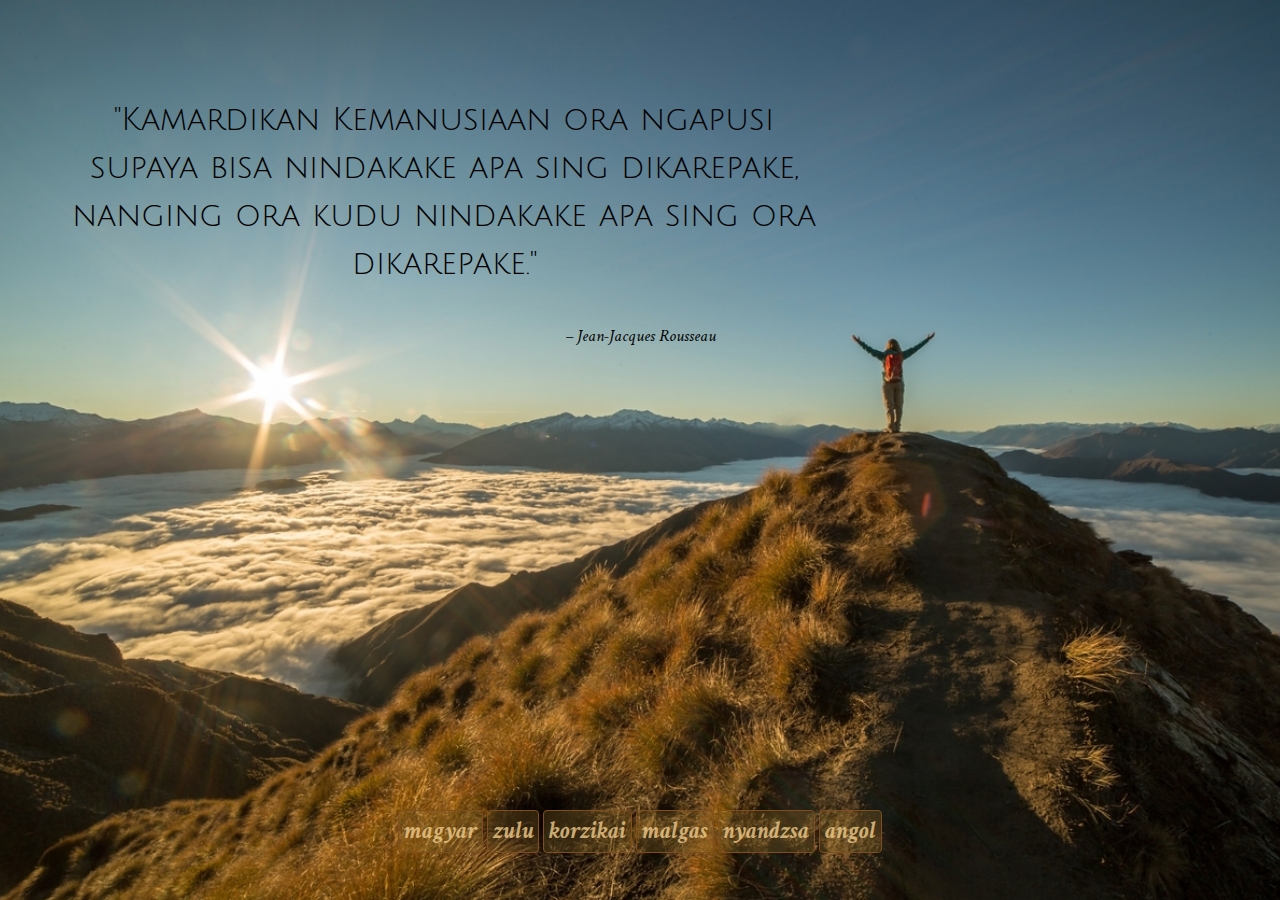
==== javai.html @ 7b3e004c "add base file structure" ====
<!DOCTYPE html>
<html lang="hu">
  <head>
    <meta charset="utf-8">
    <meta name="viewport" content="width=device-width initial-scale=1">
    <link rel="stylesheet" type="text/css" href="main.css">
    <link href="https://fonts.googleapis.com/css?family=Crimson+Text%7CJulius+Sans+One" rel="stylesheet">
    <title>Freedom</title>
  </head>
  <body>
    <header class="cover">
      <div class="wrapper">
        <p class="quote">"Kamardikan Kemanusiaan ora ngapusi supaya bisa nindakake apa sing dikarepake, nanging ora kudu nindakake apa sing ora dikarepake."</p>
        <p class="author"><small>– Jean-Jacques Rousseau</small></p>
        <div class="section">
          <a href="magyar.html" class="btn btn-magyar" target="_blank">magyar</a>
          <a href="zulu.html" class="btn btn-zulu" target="_blank">zulu</a>
          <a href="korzikai.html" class="btn btn-korzikai" target="_blank">korzikai</a>
          <a href="malgas.html" class="btn btn-malgas" target="_blank">malgas</a>
          <a href="nyandzsa.html" class="btn btn-nyandzsa" target="_blank">nyandzsa</a>
          <a href="index.html" class="btn btn-angol" target="_blank">angol</a>
        </div>
      </div>
    </header>
  </body>
</html>
---- main.css ----
html,
body {
  margin: 0;
  padding: 0;
  font-size: 100%;
  line-height: 1.5;
}

body {
  width: 100%;
  height: 100vh;
  background: url('assets/freedom.jpg') no-repeat center;
  background-size: cover;
}

.cover{
  width: 100vw;
  height: 100vh;
}

.wrapper {
  position: relative;
  padding-top: 2rem;
  width: 90%;
  margin: 0 auto;
  text-align: center;
  min-height: 100vh;
}

.quote {
  font-family: 'Julius Sans One', sans-serif;
  font-size: 1.5rem;
}

.author {
  font-family: 'Crimson Text', serif;
  font-size: 1.25rem;
  font-style: italic;
}

/* ==== GENERAL STYLES ==== */

* {
  box-sizing: border-box;
}

.section {
  position: absolute;
  bottom: 0;
  left: 0;
  padding: 1rem;
  margin: 1rem auto;
  width: 90vw;
  height: 20vh;
}

/* ==== BUTTONS ==== */

.btn {
  display: inline-block;
  background-color: hsla(40, 56%, 35%, .3);
  text-decoration: none;
  text-align: center;
  font-family: 'Crimson Text', serif;
  font-size: 1.25rem;
  color: hsla(39, 78%, 75%, .8);
  font-weight: bold;
  font-style: italic;
  white-space: nowrap;
  vertical-align: middle;
  padding: 0.15rem 0.3rem;
  border: 1px solid transparent;
  border-radius: 4px;
  border-color: rgb(127, 77, 31);
  margin-bottom: 2.5rem;
}

.btn:hover {
  background-color: hsla(38, 85%, 41%, .5);
  border-color: rgb(153, 77, 0);
}

@media (min-width: 768px) {
  .wrapper{
    padding-top: 4rem;
  }
  .quote {
    font-size: 2rem;
  }
  .btn {
    font-size: 1.5rem;
  }
  .section {
  height: 10vh;
  }
}

@media (min-width: 1025px) {
  .quote {
    font-size: 2rem;
    max-width: 66%;
  }
}
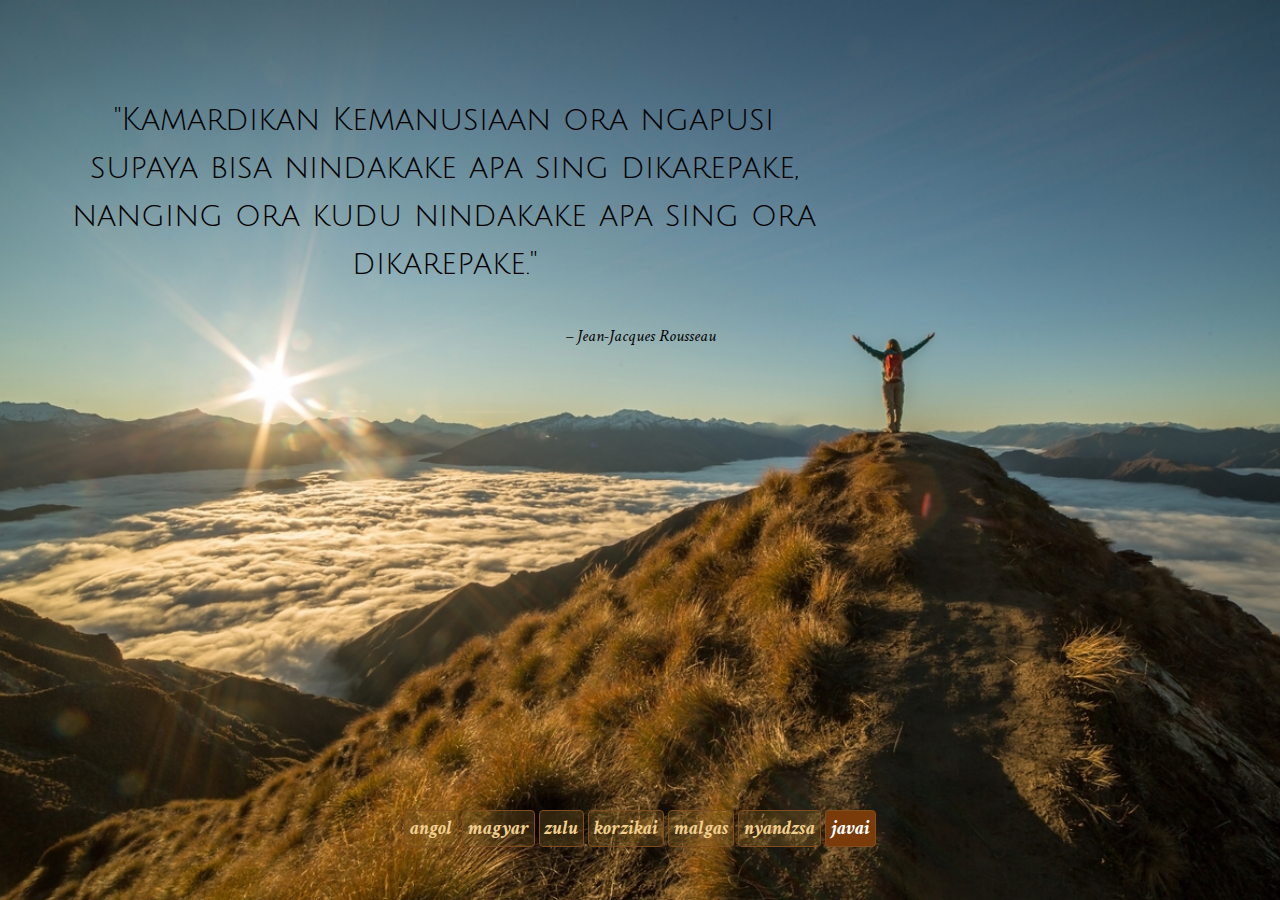
==== commit bcb2cfe4: "kisebb simítások" ====
--- a/javai.html
+++ b/javai.html
@@ -13,12 +13,13 @@
         <p class="quote">"Kamardikan Kemanusiaan ora ngapusi supaya bisa nindakake apa sing dikarepake, nanging ora kudu nindakake apa sing ora dikarepake."</p>
         <p class="author"><small>– Jean-Jacques Rousseau</small></p>
         <div class="section">
-          <a href="magyar.html" class="btn btn-magyar" target="_blank">magyar</a>
-          <a href="zulu.html" class="btn btn-zulu" target="_blank">zulu</a>
-          <a href="korzikai.html" class="btn btn-korzikai" target="_blank">korzikai</a>
-          <a href="malgas.html" class="btn btn-malgas" target="_blank">malgas</a>
-          <a href="nyandzsa.html" class="btn btn-nyandzsa" target="_blank">nyandzsa</a>
-          <a href="index.html" class="btn btn-angol" target="_blank">angol</a>
+          <a href="index.html" href="#" class="btn btn-angol" target="_blank">angol</a>
+          <a href="magyar.html" href="#" class="btn btn-magyar" target="_blank">magyar</a>
+          <a href="zulu.html" href="#" class="btn btn-zulu" target="_blank">zulu</a>
+          <a href="korzikai.html" href="#" class="btn btn-korzikai" target="_blank">korzikai</a>
+          <a href="malgas.html" href="#" class="btn btn-malgas" target="_blank">malgas</a>
+          <a href="nyandzsa.html" href="#" class="btn btn-nyandzsa" target="_blank">nyandzsa</a>
+          <a class="active" href="javai.html" href="#" class="btn btn-javai" class="active" target="_blank">javai</a>
         </div>
       </div>
     </header>
--- a/main.css
+++ b/main.css
@@ -56,14 +56,14 @@
 
 /* ==== BUTTONS ==== */
 
-.btn {
+.btn, .section a {
   display: inline-block;
   background-color: hsla(40, 56%, 35%, .3);
   text-decoration: none;
   text-align: center;
   font-family: 'Crimson Text', serif;
   font-size: 1.25rem;
-  color: hsla(39, 78%, 75%, .8);
+  color: hsla(39, 78%, 75%, 1);
   font-weight: bold;
   font-style: italic;
   white-space: nowrap;
@@ -76,8 +76,19 @@
 }
 
 .btn:hover {
-  background-color: hsla(38, 85%, 41%, .5);
+  background-color: hsla(39, 78%, 75%, 1);
   border-color: rgb(153, 77, 0);
+  color: hsla(40, 56%, 35%, 1);
+  transition: background-color .6s ease-in-out;
+}
+
+.section a.active {
+  background-color: rgba(122, 59, 11, 1);
+  color: white;
+}
+
+.section a:hover:not (.active) {
+  background-color: #ddd;
 }
 
 @media (min-width: 768px) {
